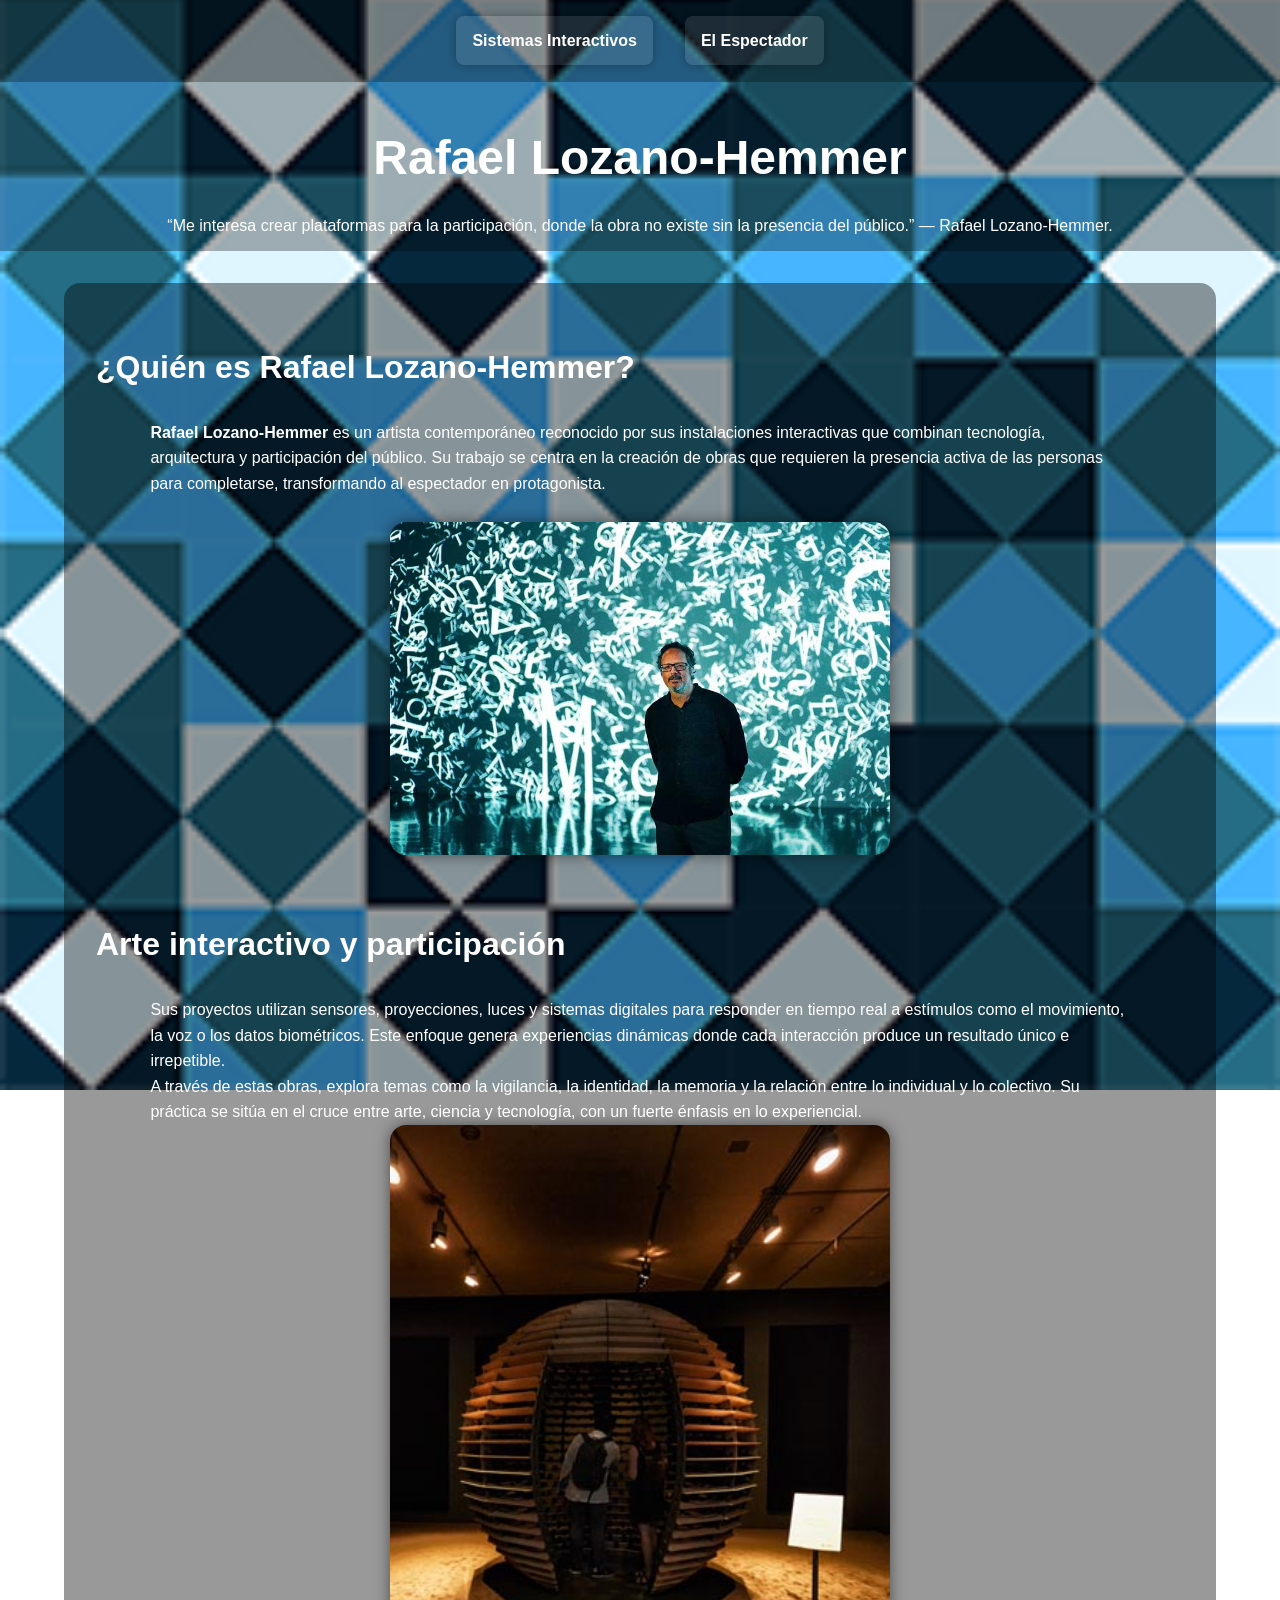
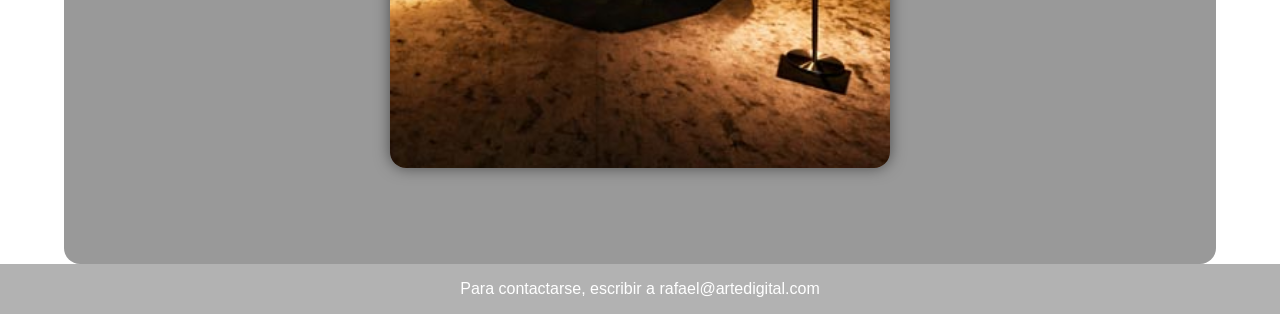
==== index.html @ f3728139 "más cambios" ====
<!DOCTYPE html>
<html lang="es">
   <head> 
    <meta charset="utf-8">
    <title> Rafael Lozano-Hemmer </title>
    <link rel="stylesheet" href="css/archivo.css">
   </head>
   <body>
    <nav>
        <ul>
            <li><a href="pagina2/pagina2.html">Sistemas Interactivos</a></li>
            <li><a href="pagina3/pagina3.html"> El Espectador</a></li>
        </ul>
    </nav>
    <header>
        <h1>Rafael Lozano-Hemmer</h1>
        <p>“Me interesa crear plataformas para la participación, donde 
            la obra no existe sin la presencia del público.” — Rafael Lozano-Hemmer.</p>
    </header>
    <main>
        <section>
         <h2> ¿Quién es Rafael Lozano-Hemmer?</h2>
   
<p><strong> Rafael Lozano-Hemmer </strong> es un artista contemporáneo reconocido por sus 
    instalaciones interactivas que combinan tecnología, arquitectura y 
    participación del público. Su trabajo se centra en la creación de obras 
    que requieren la presencia activa de las personas para completarse, 
    transformando al espectador en protagonista. 
</p>
<br>
<img src="imagenes/lozano-hemmer-1.jpg" alt="Rafael Lozano-hemmer">
        </section>
        <section>
            <h2>Arte interactivo y participación</h2>
            <p>Sus proyectos utilizan sensores, proyecciones, luces y 
            sistemas digitales para responder en tiempo real a estímulos 
            como el movimiento, la voz o los datos biométricos. Este 
            enfoque genera experiencias dinámicas donde cada interacción 
            produce un resultado único e irrepetible. <br>

A través de estas obras, explora temas como la vigilancia, la identidad, 
la memoria y la relación entre lo individual y lo colectivo. Su práctica 
se sitúa en el cruce entre arte, ciencia y tecnología, con un fuerte énfasis 
en lo experiencial.
</p>
<img src="imagenes/lozano-hemmer-4.jpg" alt="Instalación Interactiva">
        </section>
    </main>
    <footer>
        <p>Para contactarse, escribir a rafael@artedigital.com
</p>
    </footer>
   </body>
</html>
---- css/archivo.css ----
body{
    margin: 0;
    font-family: Arial, Helvetica, sans-serif;
    background: url(../imagenes/fondo.png);
    background-size: cover;
    background-attachment: fixed;
    color: white;
    background-position: center;
    background-repeat: no-repeat;
}

header{
    text-align: center;
    padding: 1rem;
    background-color: rgba(0, 0, 0, 0.3);
}

nav{
    background-color: rgba(0, 0, 0, 0.5);
    padding: 1rem;
    position: sticky;
    top: 0;
}

nav ul{
    display: flex;
    justify-content: center;
    gap: 2rem;
    list-style: none;
    padding: 0;
}

nav a{
    text-decoration: none;
    color: white;
    padding: 1rem;
    background-color: rgba(255, 255, 255, 0.1);
    border-radius: 0.5rem;
    transition: 0.3s;
    font-weight: bold;
    box-shadow: 0 0 10px rgba(0, 0, 0, 0.3);
}

nav a:hover{
    background-color: rgba(255, 255, 255, 0.4);
    color: black;
}

main{
    max-width: 1200px;
    margin: auto;
    padding: 2rem;
    background-color: rgba(0, 0, 0, 0.4);
    margin-top: 2rem;
    width: 85%;
    border-radius: 1rem;
}

section{
    margin-bottom: 4rem;
    line-height: 1.6;
}

img{
    width: 70%;
    max-width: 500px;
    border-radius: 1rem;
    display: block;
    margin: auto;
    box-shadow: 0 0 15px rgba(0, 0, 0, 0.5);

}

iframe{
    width: 100%;
    max-width: 700px;
    display: block;
    margin: auto;
    border-radius: 1rem;
}

footer{
    text-align: center;
    padding: 1rem;
    background-color: rgba(0, 0, 0, 0.3);
}

p{
    max-width: 90%;
    margin: auto;
}

h1{
    font-size: 3rem;
}

h2{
    font-size: 2rem;
}
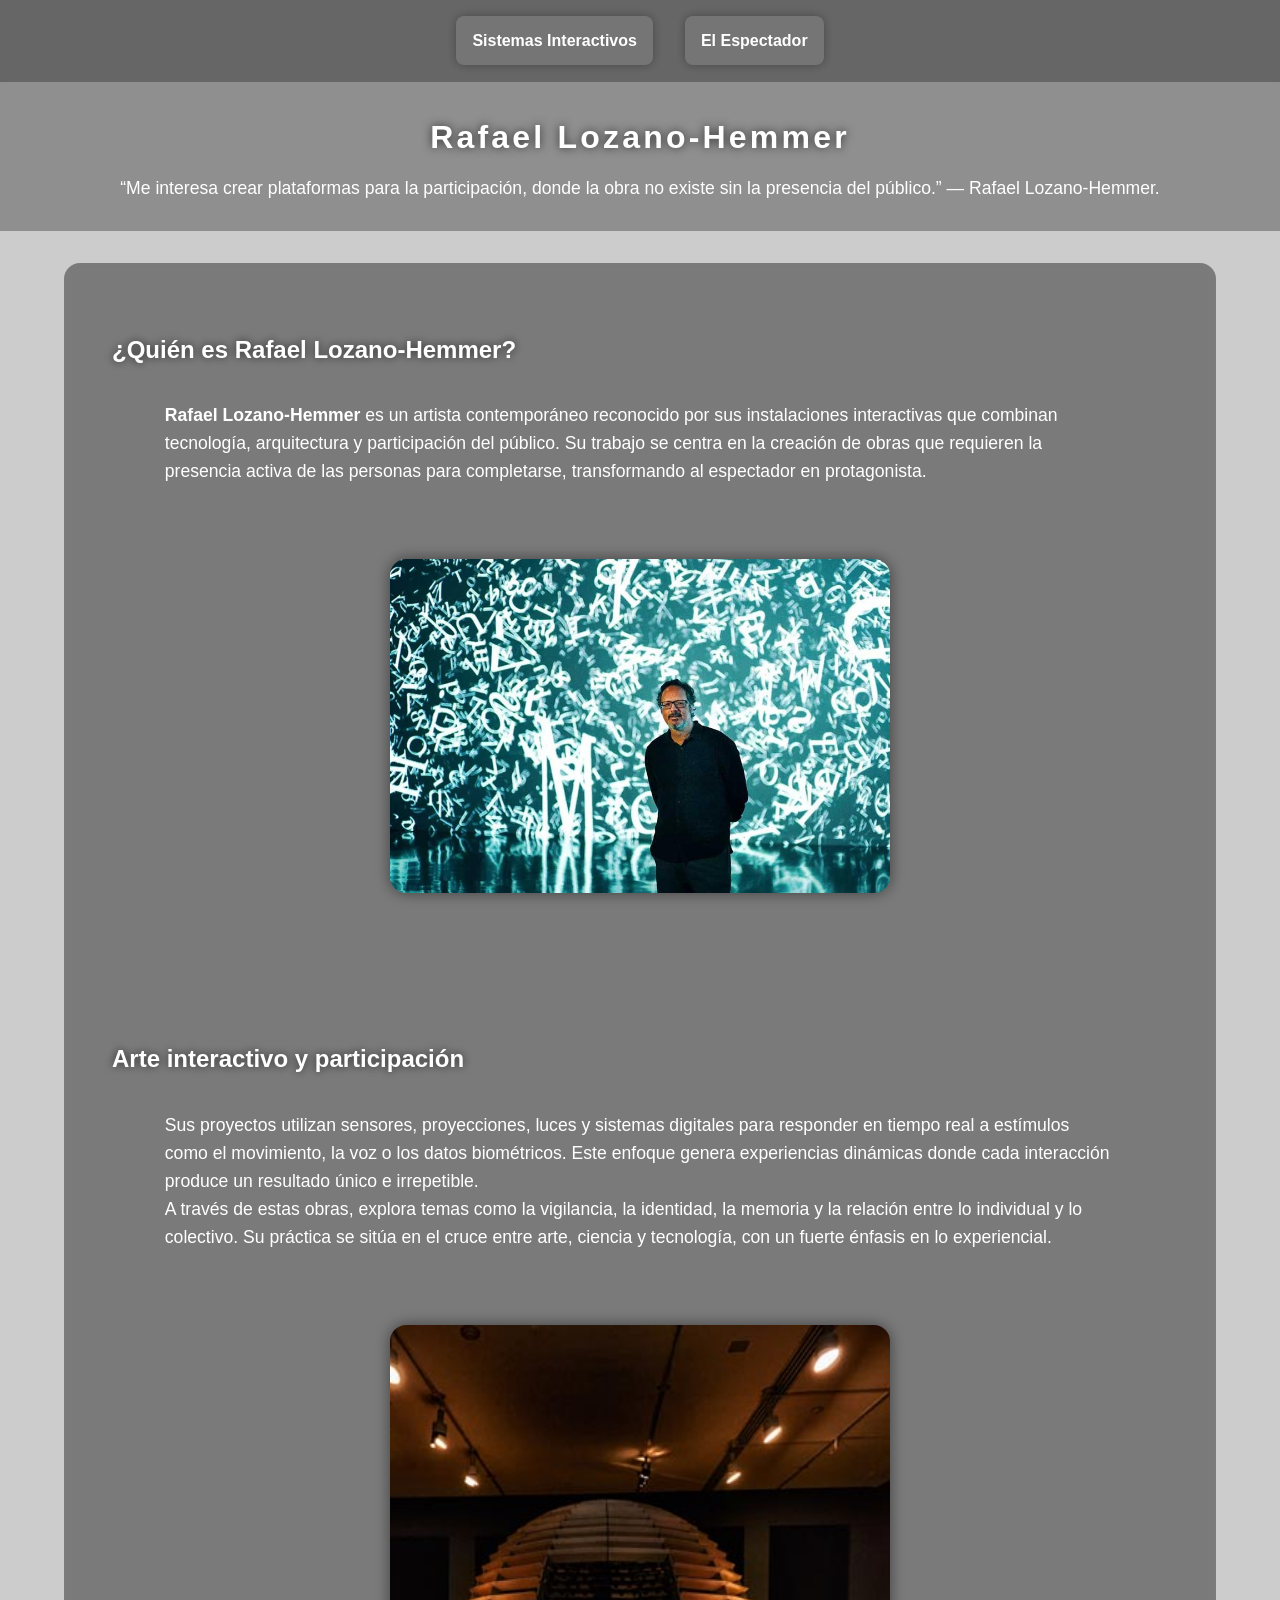
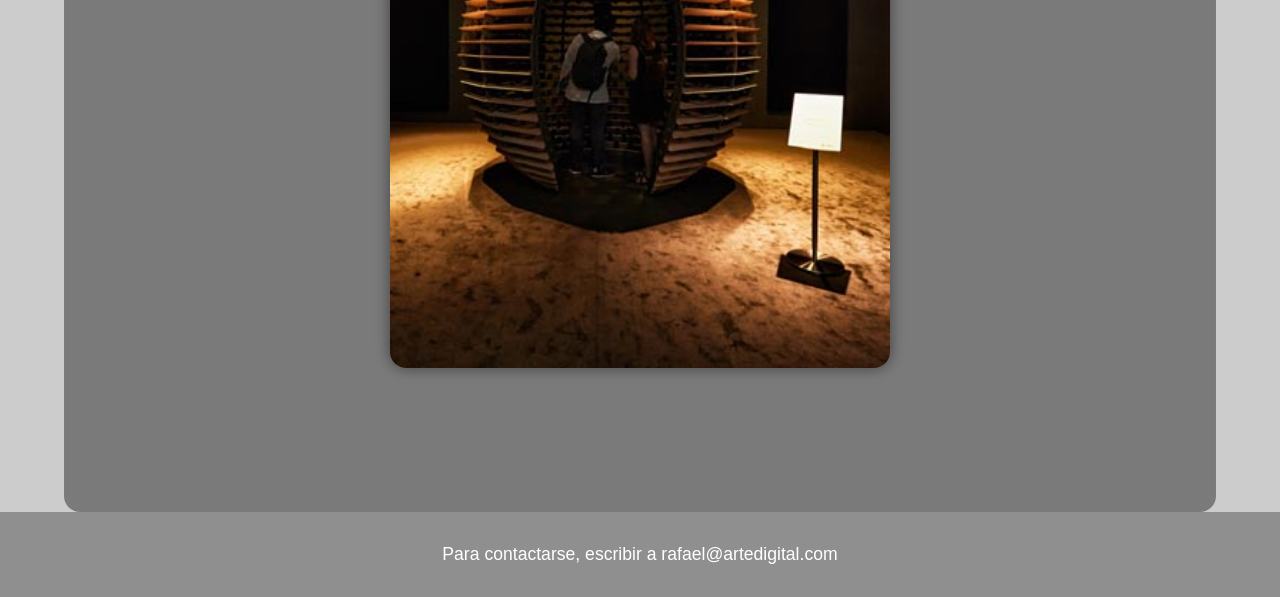
==== commit 967b209e: "." ====
--- a/index.html
+++ b/index.html
@@ -43,6 +43,7 @@
 se sitúa en el cruce entre arte, ciencia y tecnología, con un fuerte énfasis 
 en lo experiencial.
 </p>
+<br>
 <img src="imagenes/lozano-hemmer-4.jpg" alt="Instalación Interactiva">
         </section>
     </main>
--- a/css/archivo.css
+++ b/css/archivo.css
@@ -3,10 +3,14 @@
     font-family: Arial, Helvetica, sans-serif;
     background: url(../imagenes/fondo.png);
     background-size: cover;
-    background-attachment: fixed;
     color: white;
     background-position: center;
     background-repeat: no-repeat;
+    background-image: linear-gradient(
+        rgba(0, 0, 0, 0.2),
+        rgba(0, 0, 0, 0.2)
+    );
+    
 }
 
 header{
@@ -20,6 +24,7 @@
     padding: 1rem;
     position: sticky;
     top: 0;
+    backdrop-filter: blur(5px);
 }
 
 nav ul{
@@ -44,6 +49,7 @@
 nav a:hover{
     background-color: rgba(255, 255, 255, 0.4);
     color: black;
+    transform: scale(1.05);
 }
 
 main{
@@ -54,21 +60,29 @@
     margin-top: 2rem;
     width: 85%;
     border-radius: 1rem;
+    backdrop-filter: blur(6px);
 }
 
 section{
     margin-bottom: 4rem;
     line-height: 1.6;
+    padding: 1rem;
 }
 
 img{
-    width: 70%;
+    width: 85%;
     max-width: 500px;
     border-radius: 1rem;
     display: block;
     margin: auto;
     box-shadow: 0 0 15px rgba(0, 0, 0, 0.5);
+    transition: 0.3s;
+    margin-top: 2rem;
+    margin-bottom: 2rem;
+}
 
+img:hover{
+    transform: scale(1.02);
 }
 
 iframe{
@@ -88,12 +102,19 @@
 p{
     max-width: 90%;
     margin: auto;
+    font-size: 1.1rem;
+    margin-top: 1rem;
+    margin-bottom: 1rem;
+}
+
+h1, h2{
+    text-shadow: 0 0 10px rgba(0, 0, 0, 0.7);
 }
 
 h1{
-    font-size: 3rem;
+    letter-spacing: 0.2rem;
 }
 
 h2{
-    font-size: 2rem;
+    margin-bottom: 2rem;
 }
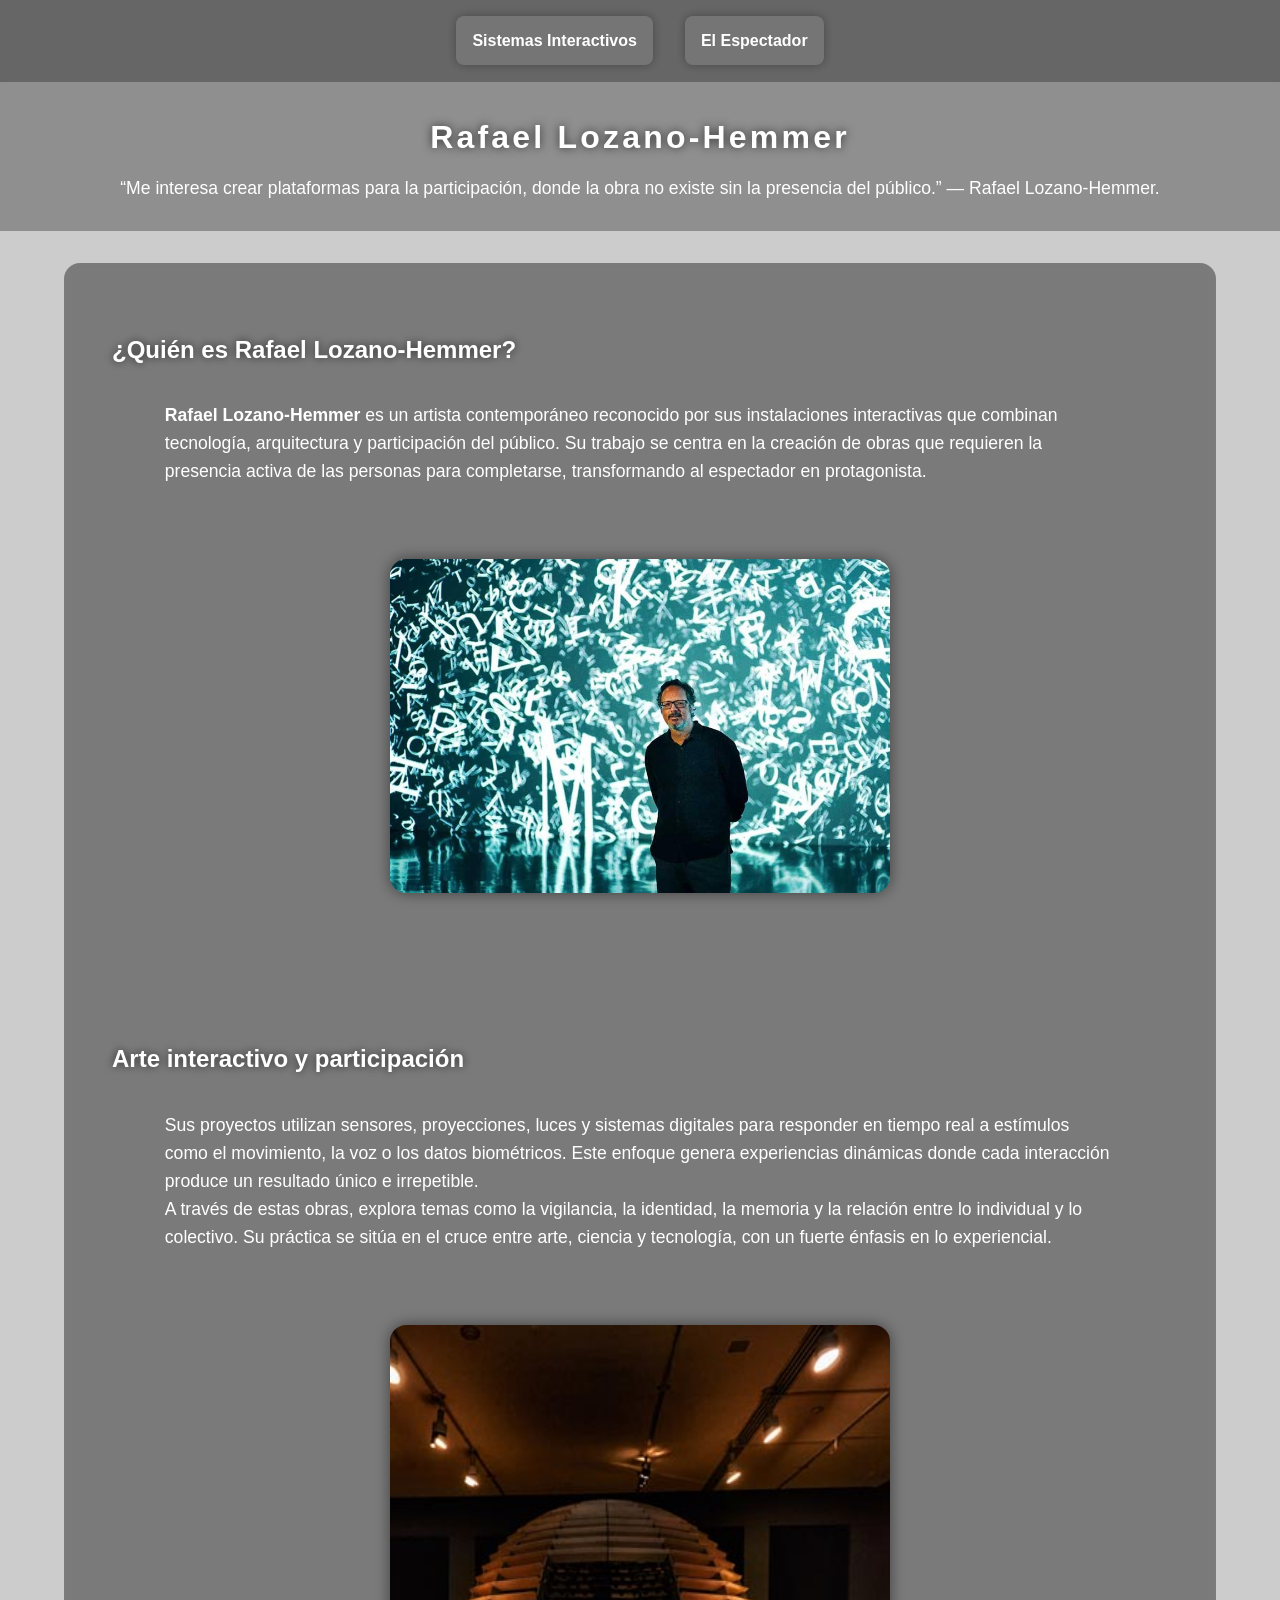
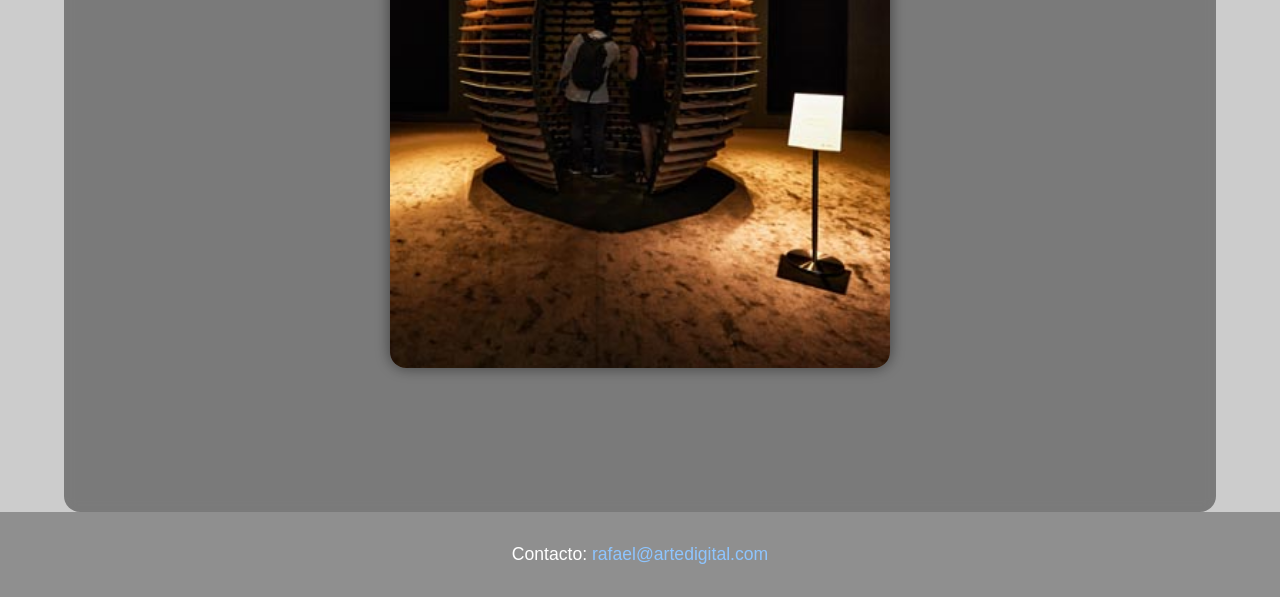
==== commit 0fab03fe: "." ====
--- a/index.html
+++ b/index.html
@@ -48,7 +48,9 @@
         </section>
     </main>
     <footer>
-        <p>Para contactarse, escribir a rafael@artedigital.com
+        <p>
+            Contacto: 
+            <span class="mail">rafael@artedigital.com</span>
 </p>
     </footer>
    </body>
--- a/css/archivo.css
+++ b/css/archivo.css
@@ -117,4 +117,8 @@
 
 h2{
     margin-bottom: 2rem;
+}
+
+.mail{
+    color: #8ec5ff;
 }
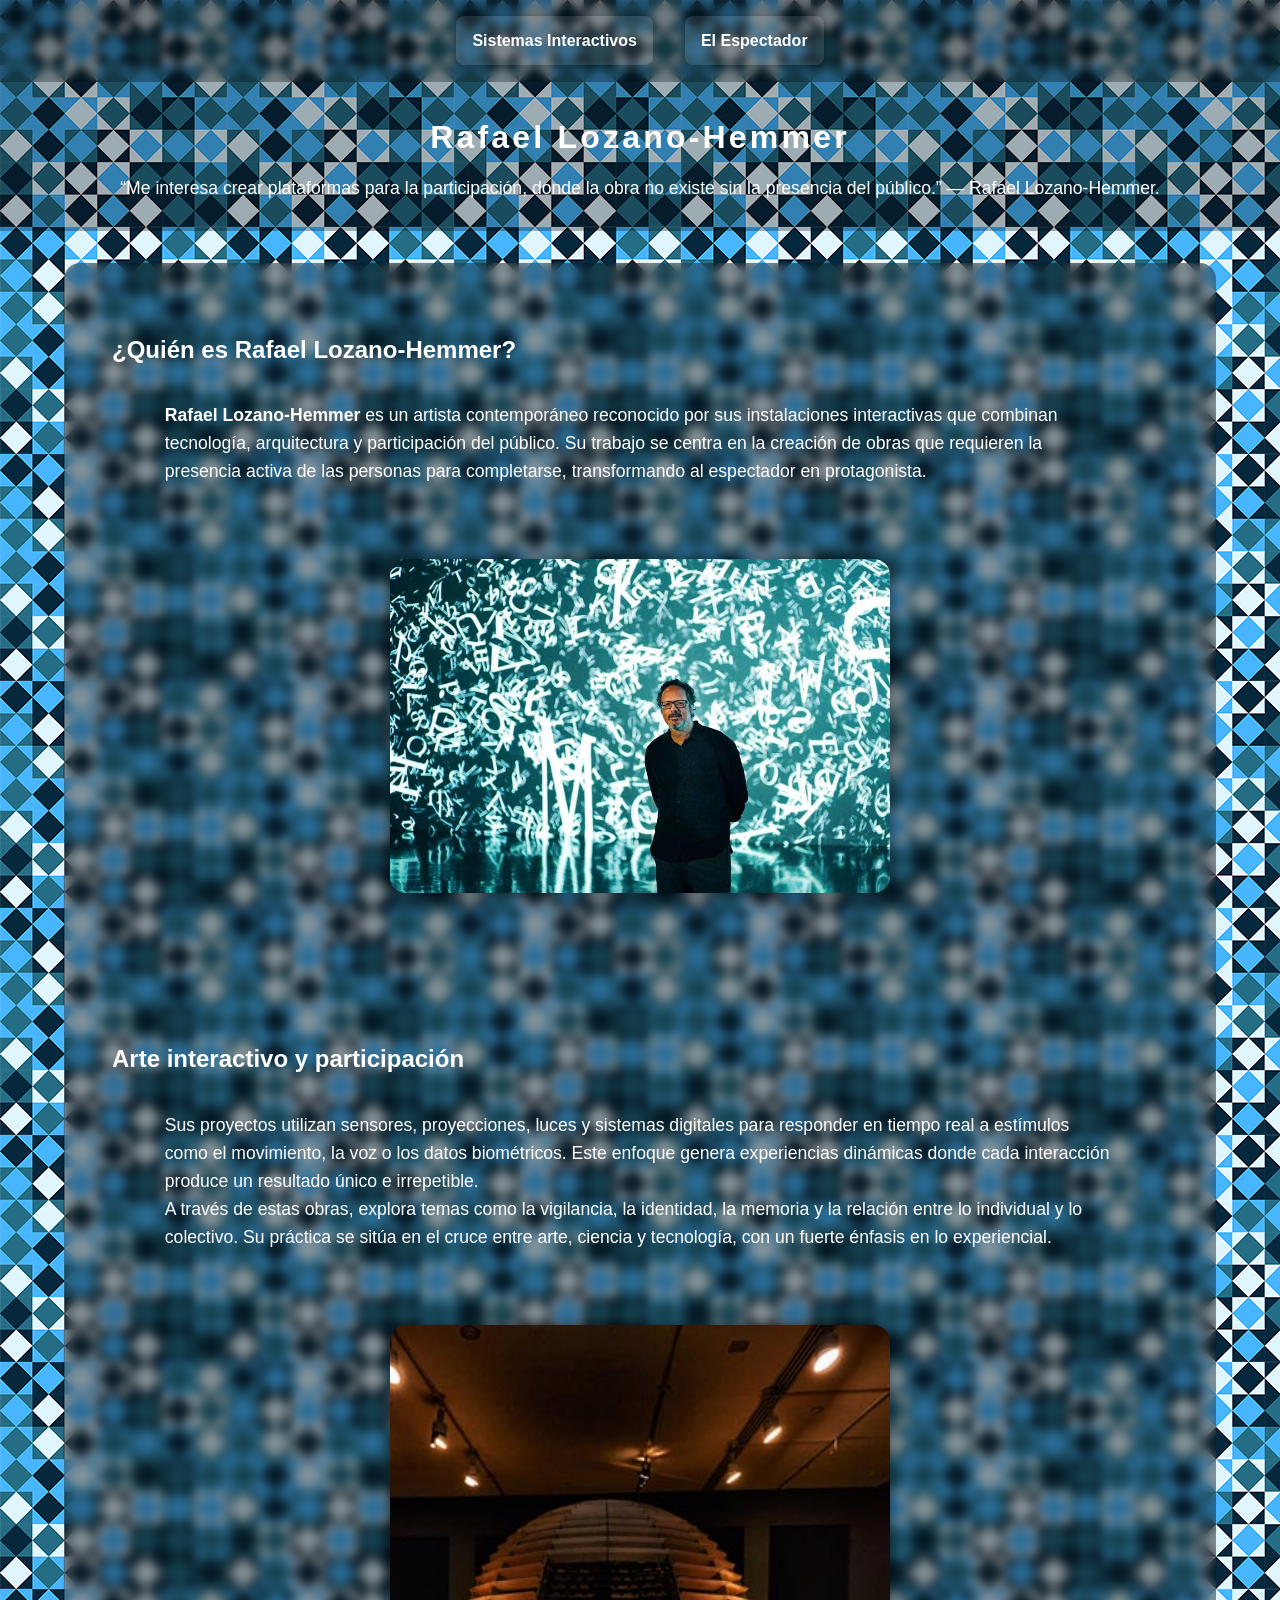
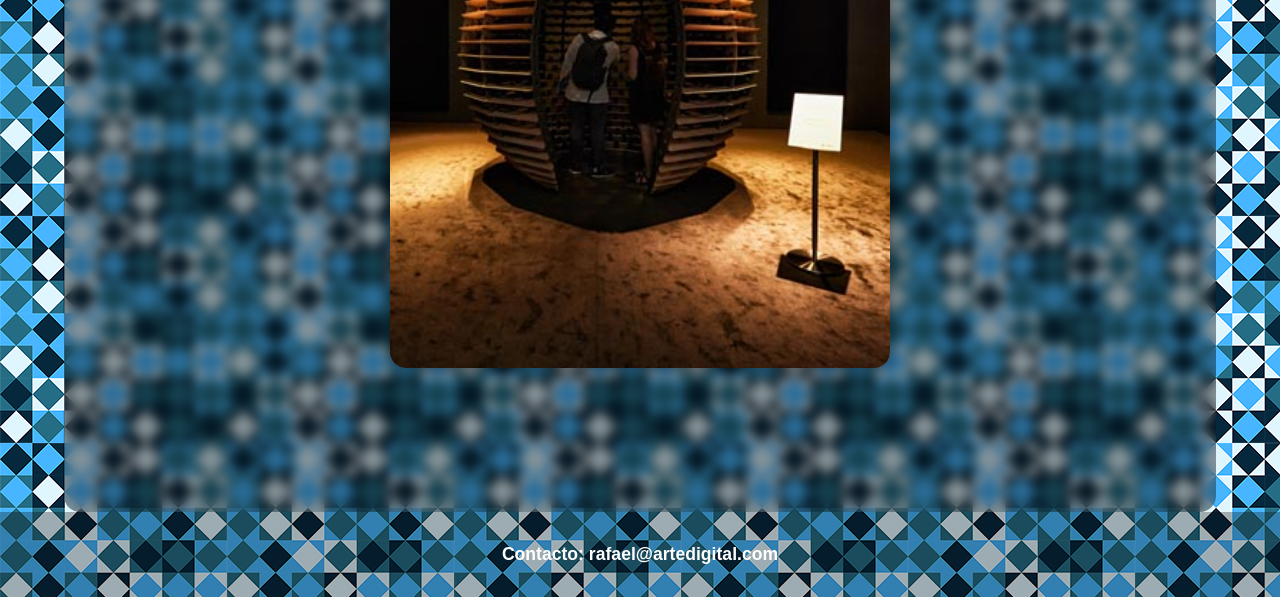
==== commit 3e4d7561: "." ====
--- a/index.html
+++ b/index.html
@@ -49,8 +49,7 @@
     </main>
     <footer>
         <p>
-            Contacto: 
-            <span class="mail">rafael@artedigital.com</span>
+            <strong> Contacto: rafael@artedigital.com</strong>
 </p>
     </footer>
    </body>
--- a/css/archivo.css
+++ b/css/archivo.css
@@ -1,16 +1,7 @@
 body{
-    margin: 0;
-    font-family: Arial, Helvetica, sans-serif;
-    background: url(../imagenes/fondo.png);
-    background-size: cover;
-    color: white;
-    background-position: center;
-    background-repeat: no-repeat;
-    background-image: linear-gradient(
-        rgba(0, 0, 0, 0.2),
-        rgba(0, 0, 0, 0.2)
-    );
-    
+   margin: 0;
+   font-family: Arial, Helvetica, sans-serif;
+   background-image: url(../imagenes/fondo.png);
 }
 
 header{
@@ -105,10 +96,12 @@
     font-size: 1.1rem;
     margin-top: 1rem;
     margin-bottom: 1rem;
+    color: white;
 }
 
 h1, h2{
-    text-shadow: 0 0 10px rgba(0, 0, 0, 0.7);
+    text-shadow: 0 0 10px rgba(white);
+    color: white;
 }
 
 h1{
@@ -118,7 +111,3 @@
 h2{
     margin-bottom: 2rem;
 }
-
-.mail{
-    color: #8ec5ff;
-}
